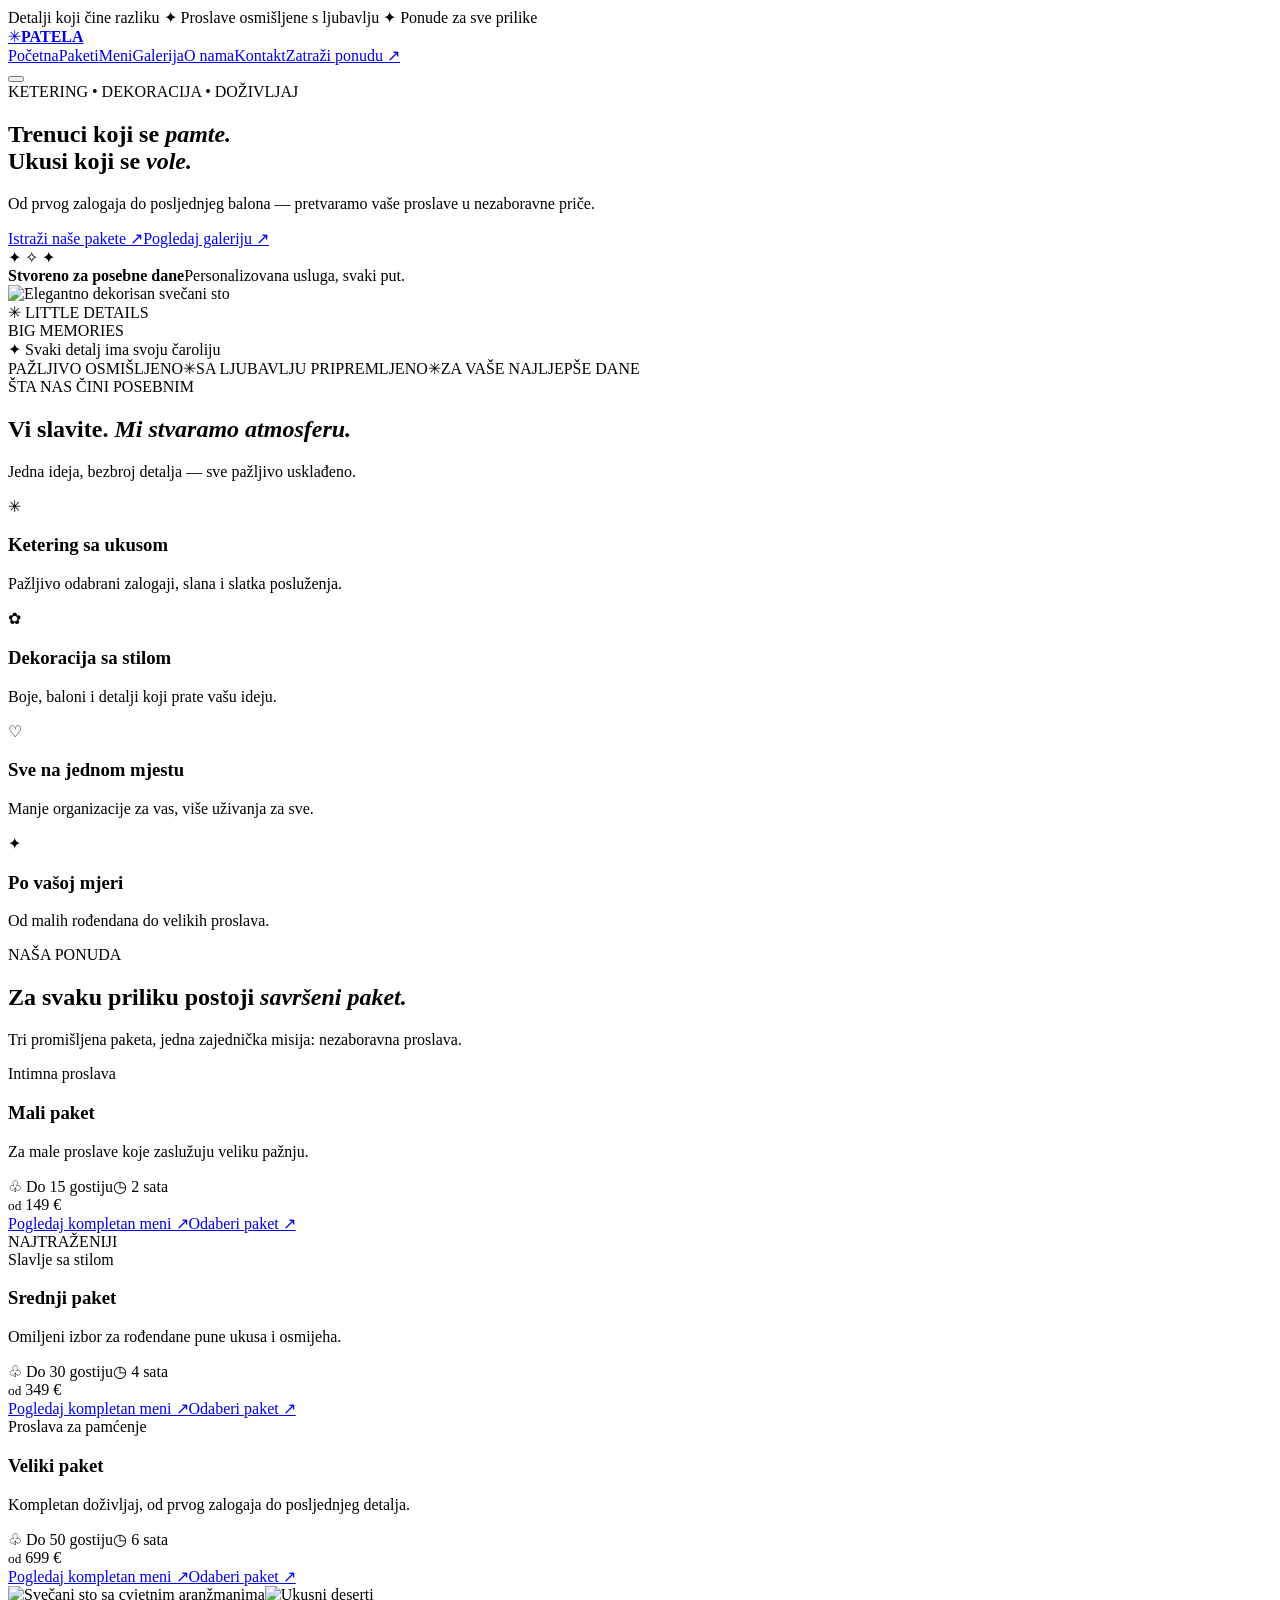
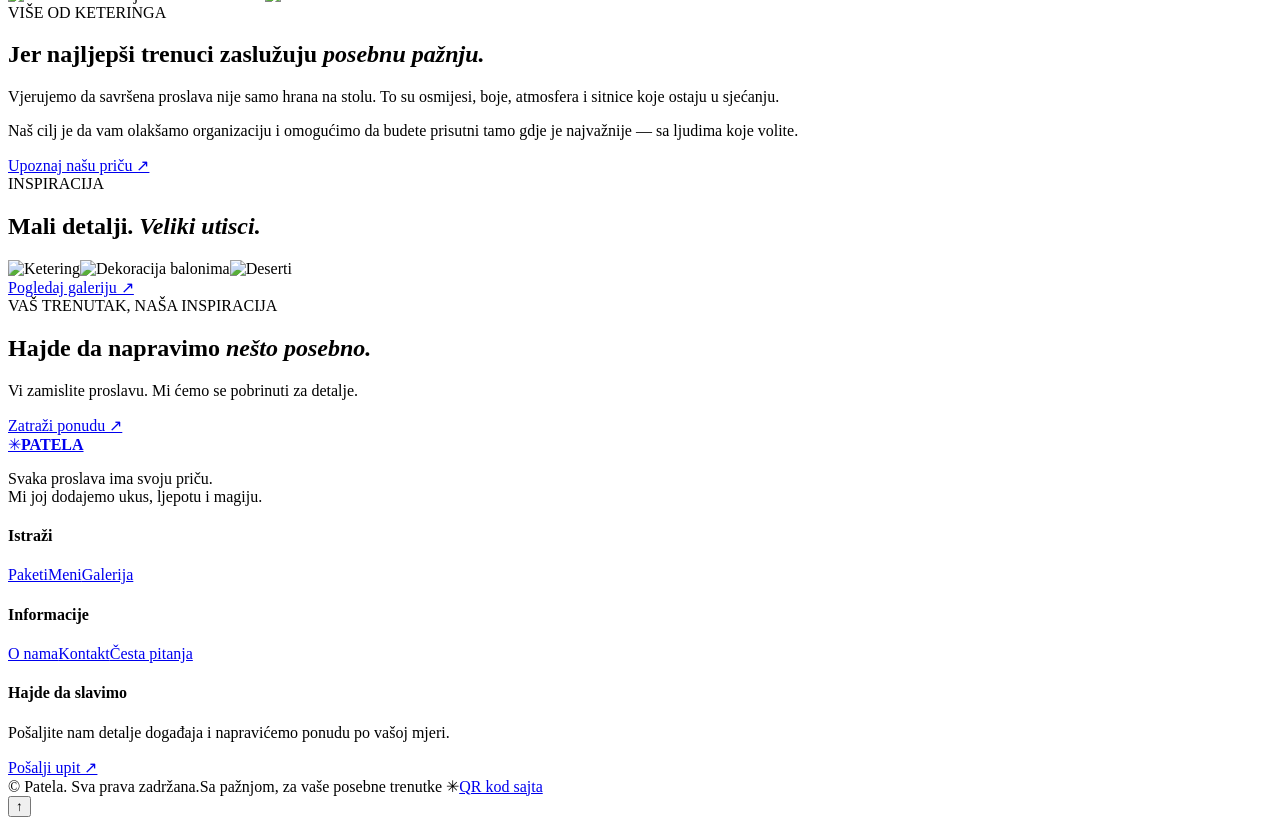
==== index.html @ 434ff11c "Add files via upload" ====
<!doctype html><html lang="sr"><head><meta charset="utf-8"><meta name="viewport" content="width=device-width, initial-scale=1"><meta name="theme-color" content="#183c32"><meta name="description" content="Premium ketering i dekoracija za rođendane i posebne događaje."><title>Početna | Patela</title><link rel="preconnect" href="https://fonts.googleapis.com"><link rel="preconnect" href="https://fonts.gstatic.com" crossorigin><link href="https://fonts.googleapis.com/css2?family=DM+Sans:wght@400;500;600;700&family=Playfair+Display:ital,wght@0,400;0,500;0,600;1,400;1,500&display=swap" rel="stylesheet"><link rel="stylesheet" href="css/style.css"><link rel="icon" href="assets/favicon.svg" type="image/svg+xml"></head><body><div class="announcement">Detalji koji čine razliku <span>✦</span> Proslave osmišljene s ljubavlju <span>✦</span> Ponude za sve prilike</div><header class="site-header"><div class="container header-inner"><a class="brand" href="index.html" aria-label="Patela početna"><span class="brand-mark">✳</span><span><strong>PATELA</strong></span></a><nav id="site-nav" class="nav" aria-label="Glavna navigacija"><a href="index.html" class="nav-link active">Početna</a><a href="paketi.html" class="nav-link ">Paketi</a><a href="meni.html" class="nav-link ">Meni</a><a href="galerija.html" class="nav-link ">Galerija</a><a href="o-nama.html" class="nav-link ">O nama</a><a href="kontakt.html" class="nav-link ">Kontakt</a><a class="nav-cta" href="rezervacija.html">Zatraži ponudu <span>↗</span></a></nav><button class="menu-toggle" aria-label="Otvori meni" aria-expanded="false" aria-controls="site-nav"><span></span><span></span><span></span></button></div></header><main><section class="hero"><div class="hero-content"><div class="hero-copy"><span class="eyebrow"><span class="dot"></span> KETERING • DEKORACIJA • DOŽIVLJAJ</span><h1>Trenuci koji se <em>pamte.</em><br>Ukusi koji se <em>vole.</em></h1><p>Od prvog zalogaja do posljednjeg balona — pretvaramo vaše proslave u nezaboravne priče.</p><div class="hero-actions"><a class="btn btn-dark" href="paketi.html">Istraži naše pakete ↗</a><a class="text-link" href="galerija.html">Pogledaj galeriju <span>↗</span></a></div><div class="hero-proof"><div class="avatars">✦ ✧ ✦</div><div><strong>Stvoreno za posebne dane</strong><span>Personalizovana usluga, svaki put.</span></div></div></div><div class="hero-photo"><img src="https://images.unsplash.com/photo-1511795409834-ef04bbd61622?auto=format&fit=crop&w=1400&q=85" alt="Elegantno dekorisan svečani sto"><div class="hero-stamp"><span>✳</span> LITTLE DETAILS<br>BIG MEMORIES</div><div class="photo-caption">✦ Svaki detalj ima svoju čaroliju</div></div></div><div class="hero-bottom"><span>PAŽLJIVO OSMIŠLJENO</span><span>✳</span><span>SA LJUBAVLJU PRIPREMLJENO</span><span>✳</span><span>ZA VAŠE NAJLJEPŠE DANE</span></div></section><section class="section intro"><div class="container"><div class="section-head"><span class="eyebrow">ŠTA NAS ČINI POSEBNIM</span><h2>Vi slavite. <em>Mi stvaramo atmosferu.</em></h2><p>Jedna ideja, bezbroj detalja — sve pažljivo usklađeno.</p></div><div class="features"><div class="feature"><span class="feature-icon">✳</span><h3>Ketering sa ukusom</h3><p>Pažljivo odabrani zalogaji, slana i slatka posluženja.</p></div><div class="feature"><span class="feature-icon">✿</span><h3>Dekoracija sa stilom</h3><p>Boje, baloni i detalji koji prate vašu ideju.</p></div><div class="feature"><span class="feature-icon">♡</span><h3>Sve na jednom mjestu</h3><p>Manje organizacije za vas, više uživanja za sve.</p></div><div class="feature"><span class="feature-icon">✦</span><h3>Po vašoj mjeri</h3><p>Od malih rođendana do velikih proslava.</p></div></div></div></section><section class="section section-tint"><div class="container"><div class="section-head"><span class="eyebrow">NAŠA PONUDA</span><h2>Za svaku priliku postoji <em>savršeni paket.</em></h2><p>Tri promišljena paketa, jedna zajednička misija: nezaboravna proslava.</p></div><div class="package-grid"><article class="package-card "><div class="package-image" style="background-image:url('https://images.unsplash.com/photo-1555244162-803834f70033?auto=format&fit=crop&w=850&q=85')"></div><div class="package-content"><span class="eyebrow">Intimna proslava</span><h3>Mali paket</h3><p>Za male proslave koje zaslužuju veliku pažnju.</p><div class="package-meta"><span>♧ Do 15 gostiju</span><span>◷ 2 sata</span></div><div class="price"><small>od</small> 149 €</div><a href="meni.html#mali" class="btn btn-outline">Pogledaj kompletan meni ↗</a><a href="rezervacija.html?paket=mali" class="btn btn-dark">Odaberi paket ↗</a></div></article><article class="package-card featured"><div class="package-image" style="background-image:url('https://images.unsplash.com/photo-1511795409834-ef04bbd61622?auto=format&fit=crop&w=850&q=85')"></div><span class="popular">NAJTRAŽENIJI</span><div class="package-content"><span class="eyebrow">Slavlje sa stilom</span><h3>Srednji paket</h3><p>Omiljeni izbor za rođendane pune ukusa i osmijeha.</p><div class="package-meta"><span>♧ Do 30 gostiju</span><span>◷ 4 sata</span></div><div class="price"><small>od</small> 349 €</div><a href="meni.html#srednji" class="btn btn-outline">Pogledaj kompletan meni ↗</a><a href="rezervacija.html?paket=srednji" class="btn btn-dark">Odaberi paket ↗</a></div></article><article class="package-card "><div class="package-image" style="background-image:url('https://images.unsplash.com/photo-1464366400600-7168b8af9bc3?auto=format&fit=crop&w=850&q=85')"></div><div class="package-content"><span class="eyebrow">Proslava za pamćenje</span><h3>Veliki paket</h3><p>Kompletan doživljaj, od prvog zalogaja do posljednjeg detalja.</p><div class="package-meta"><span>♧ Do 50 gostiju</span><span>◷ 6 sata</span></div><div class="price"><small>od</small> 699 €</div><a href="meni.html#veliki" class="btn btn-outline">Pogledaj kompletan meni ↗</a><a href="rezervacija.html?paket=veliki" class="btn btn-dark">Odaberi paket ↗</a></div></article></div></div></section><section class="section story-section"><div class="container story-grid"><div class="story-photos"><img class="story-main" loading="lazy" src="https://images.unsplash.com/photo-1464366400600-7168b8af9bc3?auto=format&fit=crop&w=1000&q=85" alt="Svečani sto sa cvjetnim aranžmanima"><img class="story-small" loading="lazy" src="https://images.unsplash.com/photo-1488477181946-6428a0291777?auto=format&fit=crop&w=600&q=85" alt="Ukusni deserti"></div><div class="story-text"><span class="eyebrow">VIŠE OD KETERINGA</span><h2>Jer najljepši trenuci zaslužuju <em>posebnu pažnju.</em></h2><p>Vjerujemo da savršena proslava nije samo hrana na stolu. To su osmijesi, boje, atmosfera i sitnice koje ostaju u sjećanju.</p><p>Naš cilj je da vam olakšamo organizaciju i omogućimo da budete prisutni tamo gdje je najvažnije — sa ljudima koje volite.</p><a class="text-link" href="o-nama.html">Upoznaj našu priču ↗</a></div></div></section><section class="section gallery-teaser"><div class="container"><div class="section-head"><span class="eyebrow">INSPIRACIJA</span><h2>Mali detalji. <em>Veliki utisci.</em></h2><p></p></div><div class="teaser-grid"><img loading="lazy" src="https://images.unsplash.com/photo-1555244162-803834f70033?auto=format&fit=crop&w=800&q=85" alt="Ketering"><img loading="lazy" src="https://images.unsplash.com/photo-1530103862676-de8c9debad1d?auto=format&fit=crop&w=800&q=85" alt="Dekoracija balonima"><img loading="lazy" src="https://images.unsplash.com/photo-1488477181946-6428a0291777?auto=format&fit=crop&w=800&q=85" alt="Deserti"></div><div class="center"><a href="galerija.html" class="btn btn-outline">Pogledaj galeriju ↗</a></div></div></section><section class="cta-banner"><div class="container cta-inner"><div><span class="eyebrow">VAŠ TRENUTAK, NAŠA INSPIRACIJA</span><h2>Hajde da napravimo <em>nešto posebno.</em></h2><p>Vi zamislite proslavu. Mi ćemo se pobrinuti za detalje.</p></div><a href="rezervacija.html" class="btn btn-cream">Zatraži ponudu ↗</a></div></section></main><footer class="footer"><div class="container"><div class="footer-top"><div><a class="brand brand-light" href="index.html"><span class="brand-mark">✳</span><span><strong>PATELA</strong></span></a><p>Svaka proslava ima svoju priču.<br>Mi joj dodajemo ukus, ljepotu i magiju.</p></div><div><h4>Istraži</h4><a href="paketi.html">Paketi</a><a href="meni.html">Meni</a><a href="galerija.html">Galerija</a></div><div><h4>Informacije</h4><a href="o-nama.html">O nama</a><a href="kontakt.html">Kontakt</a><a href="faq.html">Česta pitanja</a></div><div><h4>Hajde da slavimo</h4><p>Pošaljite nam detalje događaja i napravićemo ponudu po vašoj mjeri.</p><a class="footer-button" href="rezervacija.html">Pošalji upit ↗</a></div></div><div class="footer-bottom"><span>© <span id="year"></span> Patela. Sva prava zadržana.</span><span>Sa pažnjom, za vaše posebne trenutke ✳</span><a href="qr.html">QR kod sajta</a></div></div></footer><button class="back-top" aria-label="Nazad na vrh">↑</button><div id="toast" role="status" aria-live="polite"></div><script src="js/config.js"></script><script src="js/data.js"></script><script src="js/app.js"></script></body></html>
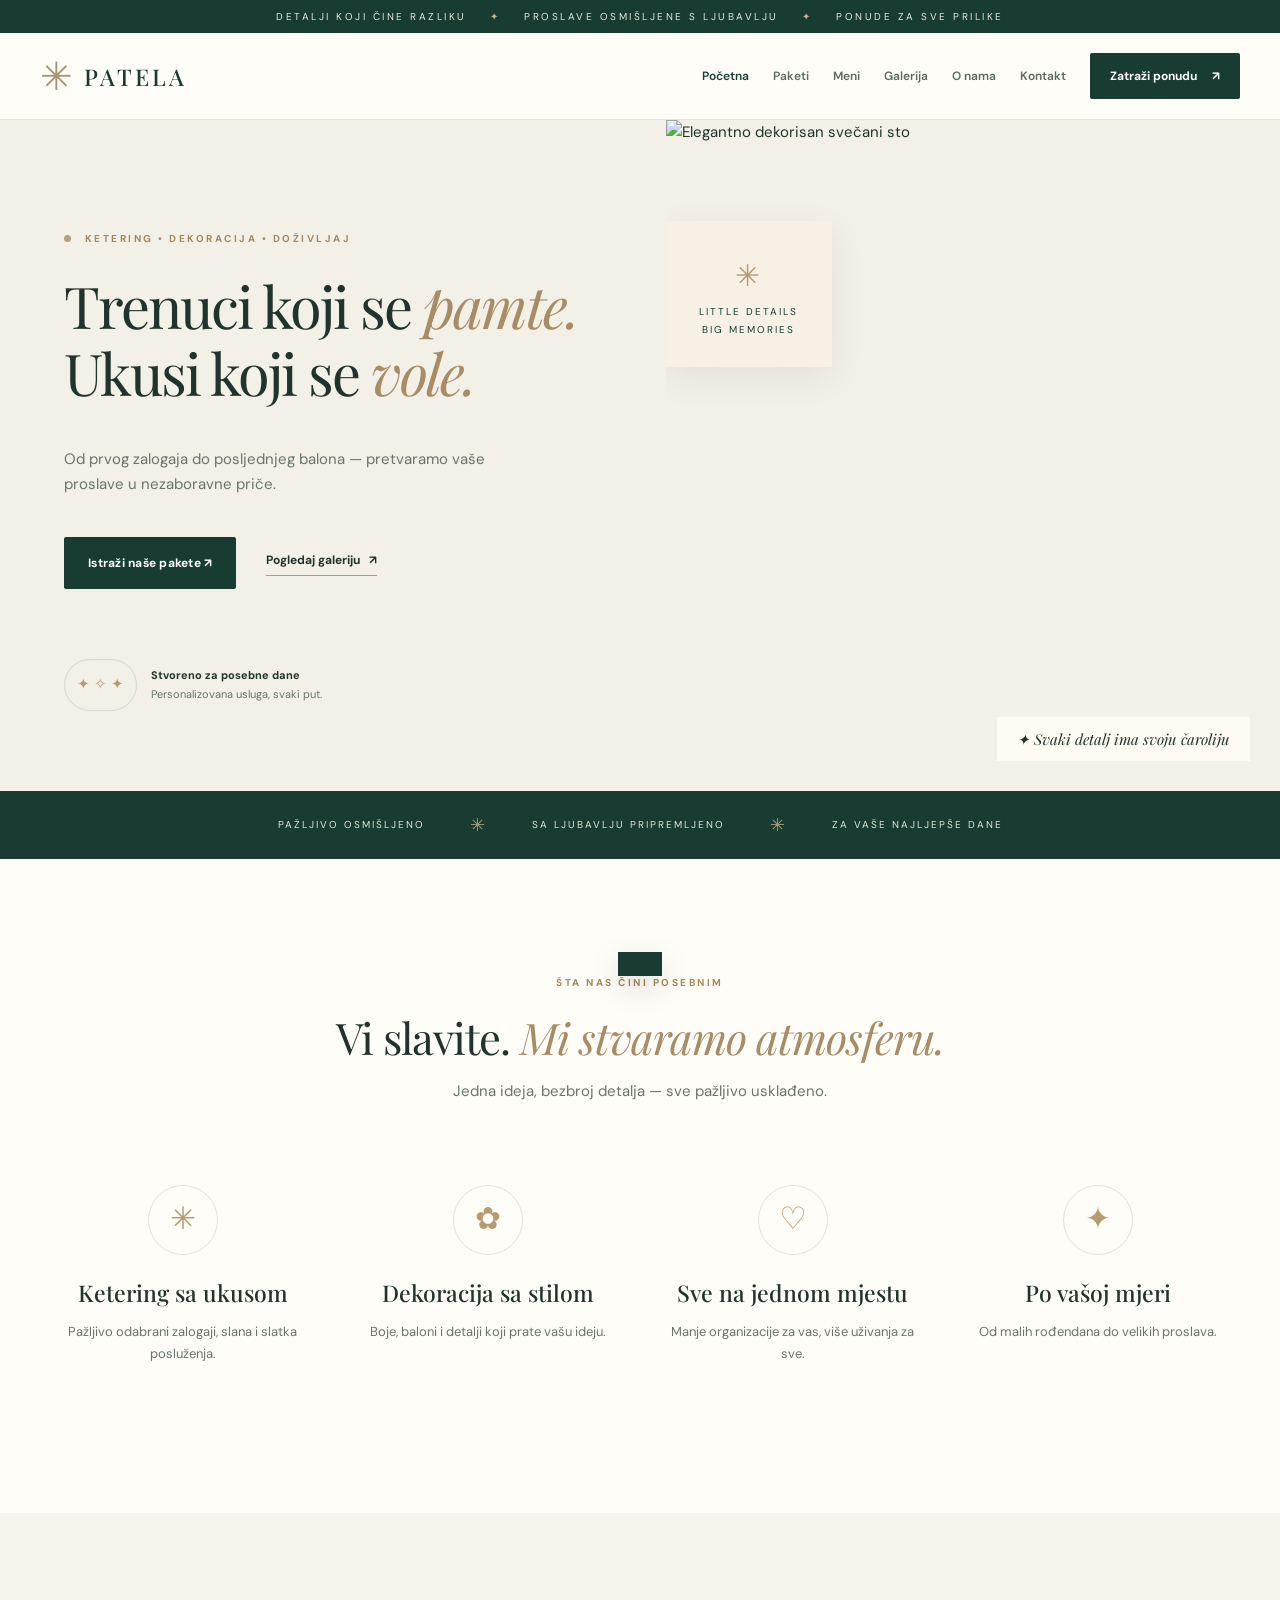
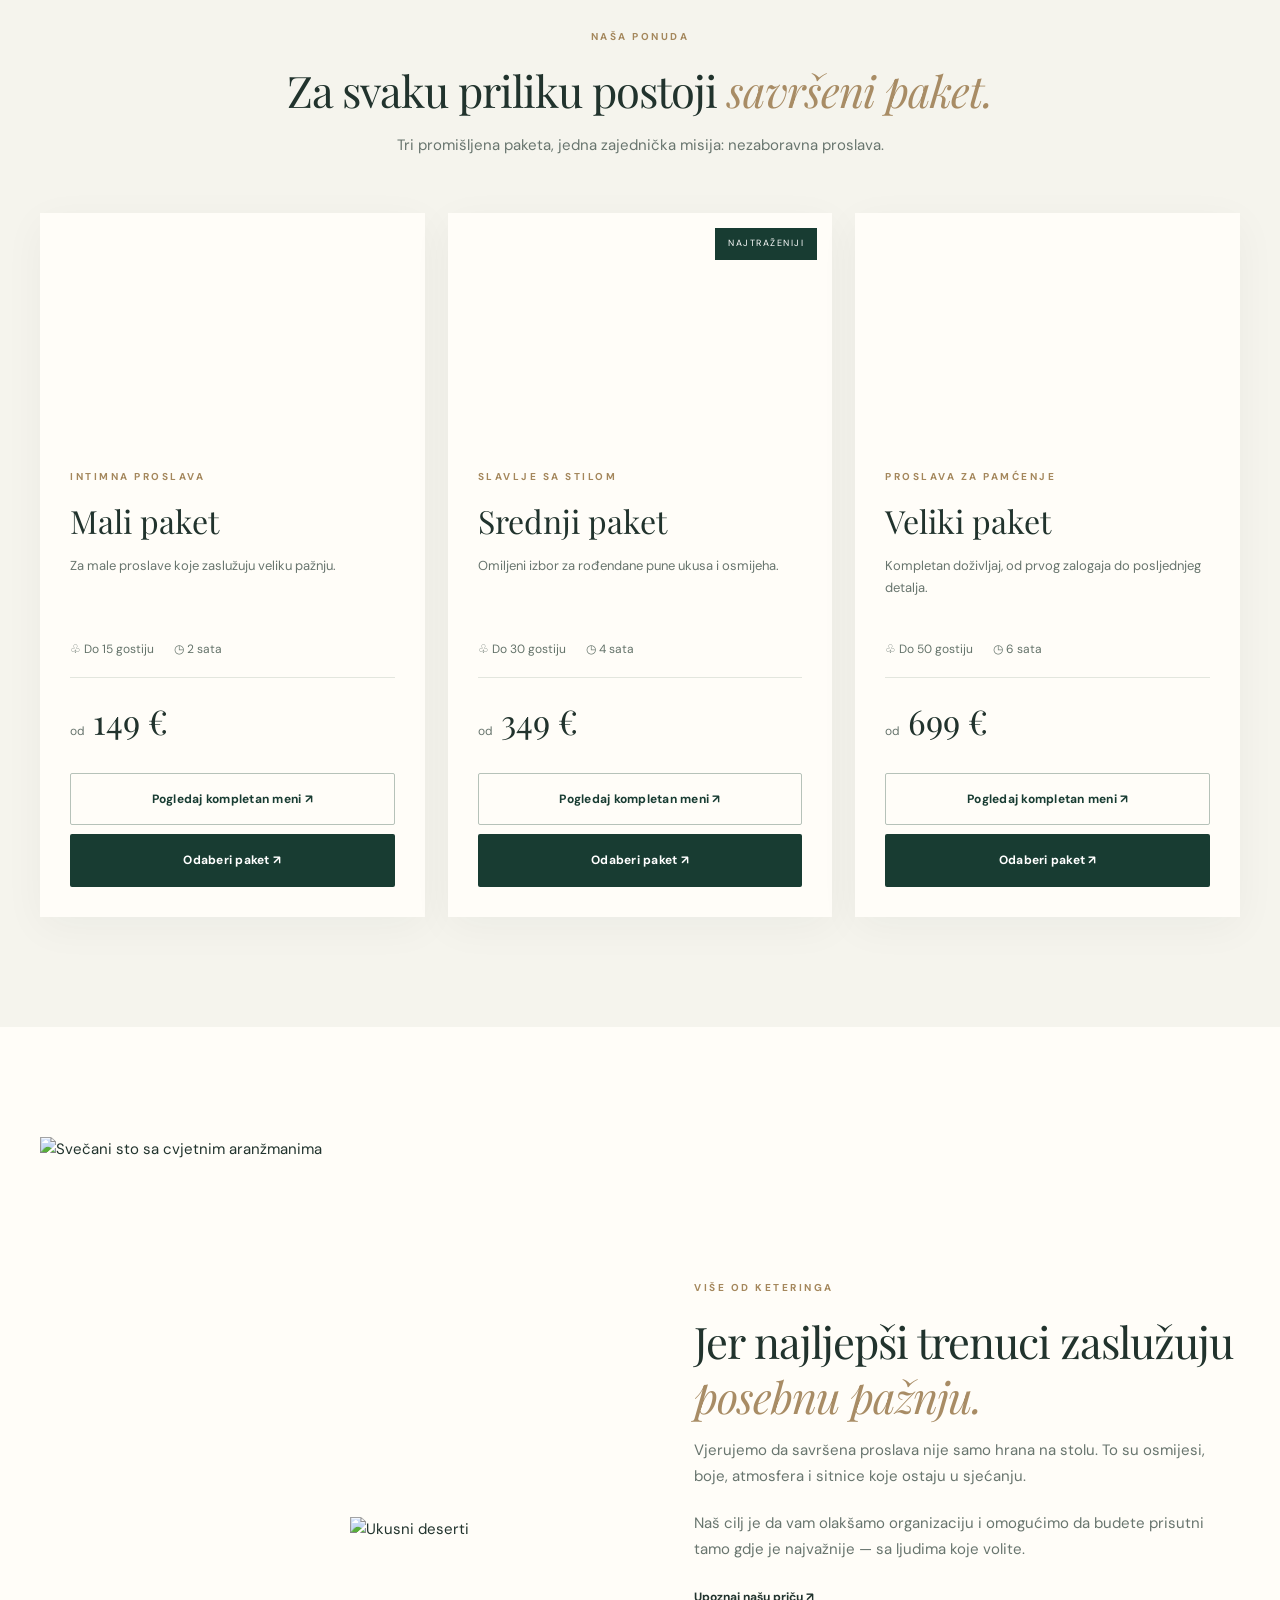
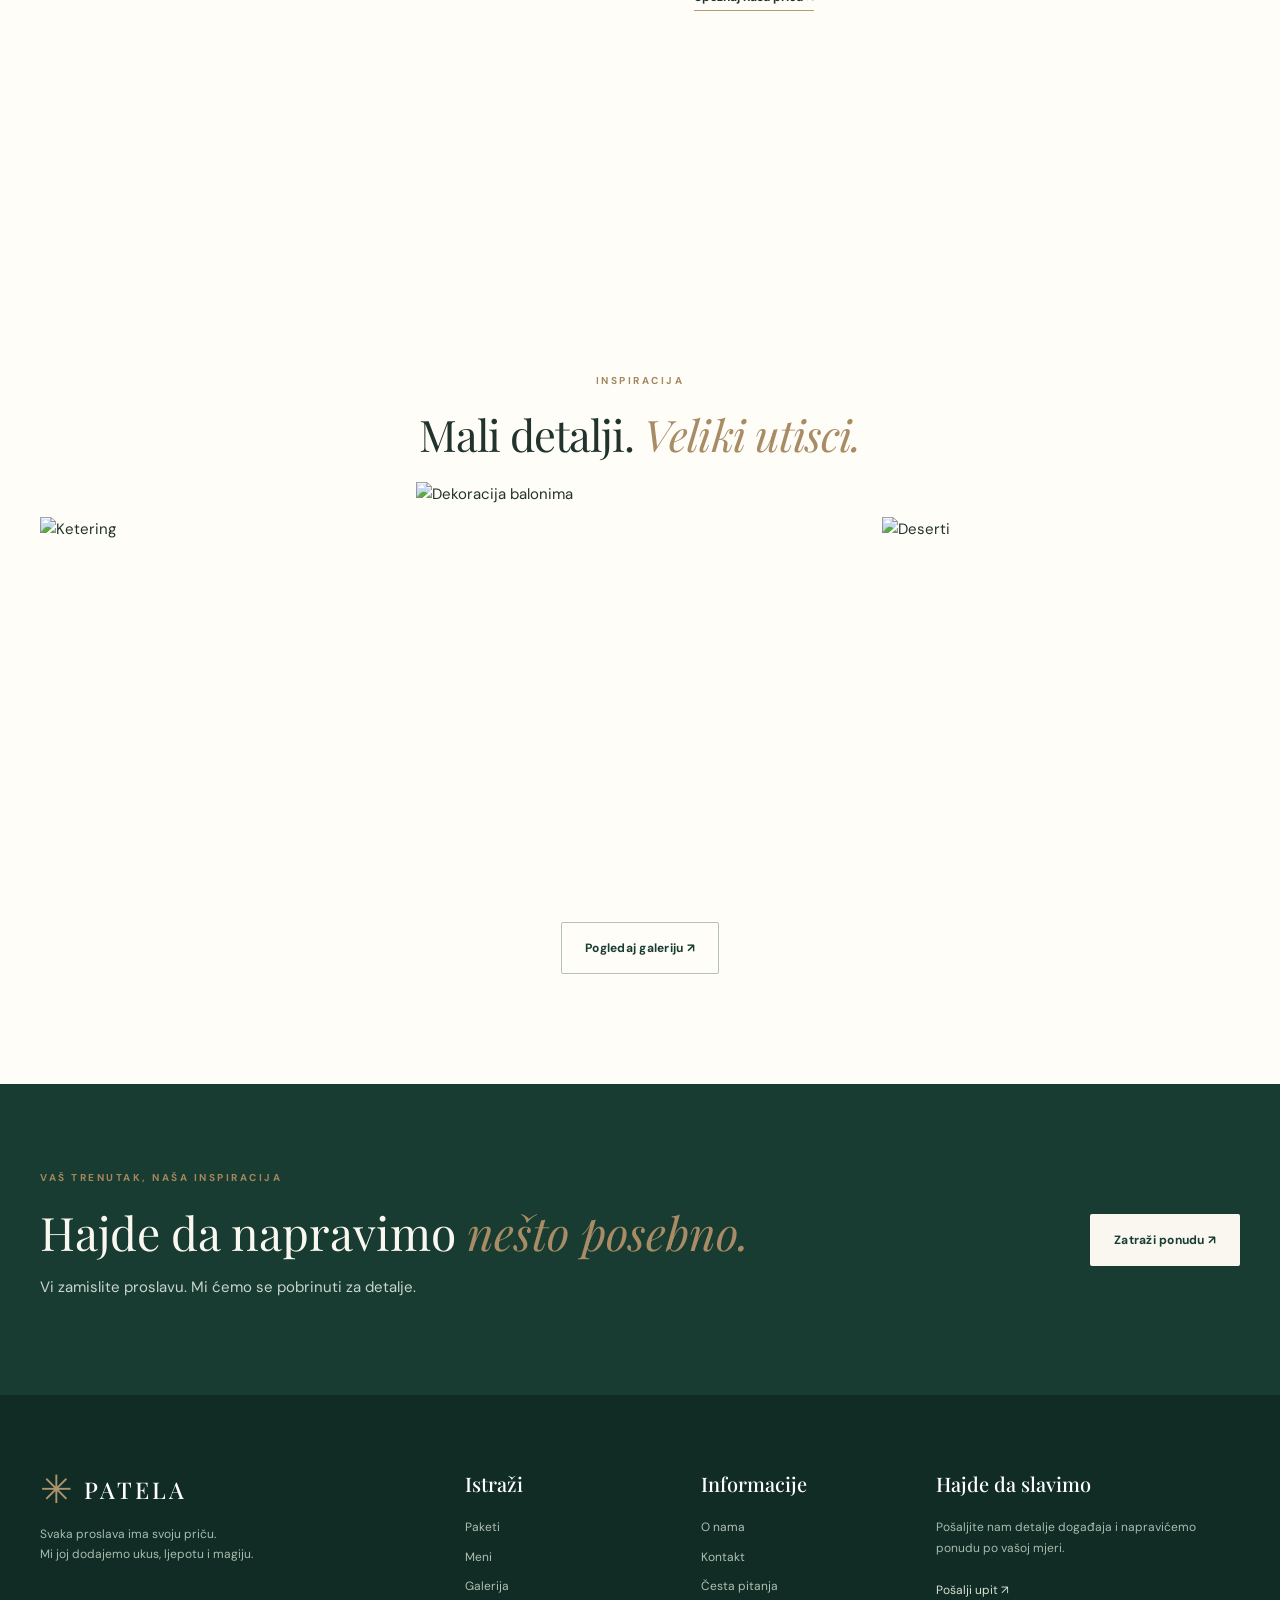
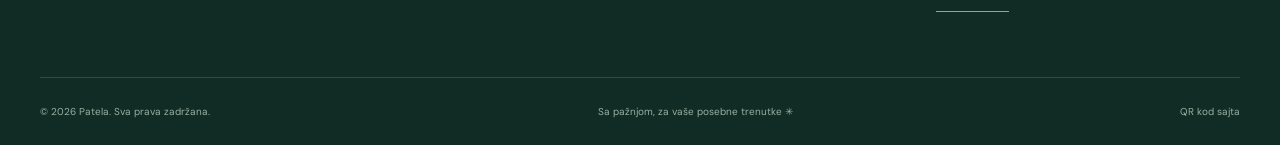
==== commit e04fec2e: "Add files via upload" ====
--- a/index.html
+++ b/index.html
@@ -1 +1 @@
-<!doctype html><html lang="sr"><head><meta charset="utf-8"><meta name="viewport" content="width=device-width, initial-scale=1"><meta name="theme-color" content="#183c32"><meta name="description" content="Premium ketering i dekoracija za rođendane i posebne događaje."><title>Početna | Patela</title><link rel="preconnect" href="https://fonts.googleapis.com"><link rel="preconnect" href="https://fonts.gstatic.com" crossorigin><link href="https://fonts.googleapis.com/css2?family=DM+Sans:wght@400;500;600;700&family=Playfair+Display:ital,wght@0,400;0,500;0,600;1,400;1,500&display=swap" rel="stylesheet"><link rel="stylesheet" href="css/style.css"><link rel="icon" href="assets/favicon.svg" type="image/svg+xml"></head><body><div class="announcement">Detalji koji čine razliku <span>✦</span> Proslave osmišljene s ljubavlju <span>✦</span> Ponude za sve prilike</div><header class="site-header"><div class="container header-inner"><a class="brand" href="index.html" aria-label="Patela početna"><span class="brand-mark">✳</span><span><strong>PATELA</strong></span></a><nav id="site-nav" class="nav" aria-label="Glavna navigacija"><a href="index.html" class="nav-link active">Početna</a><a href="paketi.html" class="nav-link ">Paketi</a><a href="meni.html" class="nav-link ">Meni</a><a href="galerija.html" class="nav-link ">Galerija</a><a href="o-nama.html" class="nav-link ">O nama</a><a href="kontakt.html" class="nav-link ">Kontakt</a><a class="nav-cta" href="rezervacija.html">Zatraži ponudu <span>↗</span></a></nav><button class="menu-toggle" aria-label="Otvori meni" aria-expanded="false" aria-controls="site-nav"><span></span><span></span><span></span></button></div></header><main><section class="hero"><div class="hero-content"><div class="hero-copy"><span class="eyebrow"><span class="dot"></span> KETERING • DEKORACIJA • DOŽIVLJAJ</span><h1>Trenuci koji se <em>pamte.</em><br>Ukusi koji se <em>vole.</em></h1><p>Od prvog zalogaja do posljednjeg balona — pretvaramo vaše proslave u nezaboravne priče.</p><div class="hero-actions"><a class="btn btn-dark" href="paketi.html">Istraži naše pakete ↗</a><a class="text-link" href="galerija.html">Pogledaj galeriju <span>↗</span></a></div><div class="hero-proof"><div class="avatars">✦ ✧ ✦</div><div><strong>Stvoreno za posebne dane</strong><span>Personalizovana usluga, svaki put.</span></div></div></div><div class="hero-photo"><img src="https://images.unsplash.com/photo-1511795409834-ef04bbd61622?auto=format&fit=crop&w=1400&q=85" alt="Elegantno dekorisan svečani sto"><div class="hero-stamp"><span>✳</span> LITTLE DETAILS<br>BIG MEMORIES</div><div class="photo-caption">✦ Svaki detalj ima svoju čaroliju</div></div></div><div class="hero-bottom"><span>PAŽLJIVO OSMIŠLJENO</span><span>✳</span><span>SA LJUBAVLJU PRIPREMLJENO</span><span>✳</span><span>ZA VAŠE NAJLJEPŠE DANE</span></div></section><section class="section intro"><div class="container"><div class="section-head"><span class="eyebrow">ŠTA NAS ČINI POSEBNIM</span><h2>Vi slavite. <em>Mi stvaramo atmosferu.</em></h2><p>Jedna ideja, bezbroj detalja — sve pažljivo usklađeno.</p></div><div class="features"><div class="feature"><span class="feature-icon">✳</span><h3>Ketering sa ukusom</h3><p>Pažljivo odabrani zalogaji, slana i slatka posluženja.</p></div><div class="feature"><span class="feature-icon">✿</span><h3>Dekoracija sa stilom</h3><p>Boje, baloni i detalji koji prate vašu ideju.</p></div><div class="feature"><span class="feature-icon">♡</span><h3>Sve na jednom mjestu</h3><p>Manje organizacije za vas, više uživanja za sve.</p></div><div class="feature"><span class="feature-icon">✦</span><h3>Po vašoj mjeri</h3><p>Od malih rođendana do velikih proslava.</p></div></div></div></section><section class="section section-tint"><div class="container"><div class="section-head"><span class="eyebrow">NAŠA PONUDA</span><h2>Za svaku priliku postoji <em>savršeni paket.</em></h2><p>Tri promišljena paketa, jedna zajednička misija: nezaboravna proslava.</p></div><div class="package-grid"><article class="package-card "><div class="package-image" style="background-image:url('https://images.unsplash.com/photo-1555244162-803834f70033?auto=format&fit=crop&w=850&q=85')"></div><div class="package-content"><span class="eyebrow">Intimna proslava</span><h3>Mali paket</h3><p>Za male proslave koje zaslužuju veliku pažnju.</p><div class="package-meta"><span>♧ Do 15 gostiju</span><span>◷ 2 sata</span></div><div class="price"><small>od</small> 149 €</div><a href="meni.html#mali" class="btn btn-outline">Pogledaj kompletan meni ↗</a><a href="rezervacija.html?paket=mali" class="btn btn-dark">Odaberi paket ↗</a></div></article><article class="package-card featured"><div class="package-image" style="background-image:url('https://images.unsplash.com/photo-1511795409834-ef04bbd61622?auto=format&fit=crop&w=850&q=85')"></div><span class="popular">NAJTRAŽENIJI</span><div class="package-content"><span class="eyebrow">Slavlje sa stilom</span><h3>Srednji paket</h3><p>Omiljeni izbor za rođendane pune ukusa i osmijeha.</p><div class="package-meta"><span>♧ Do 30 gostiju</span><span>◷ 4 sata</span></div><div class="price"><small>od</small> 349 €</div><a href="meni.html#srednji" class="btn btn-outline">Pogledaj kompletan meni ↗</a><a href="rezervacija.html?paket=srednji" class="btn btn-dark">Odaberi paket ↗</a></div></article><article class="package-card "><div class="package-image" style="background-image:url('https://images.unsplash.com/photo-1464366400600-7168b8af9bc3?auto=format&fit=crop&w=850&q=85')"></div><div class="package-content"><span class="eyebrow">Proslava za pamćenje</span><h3>Veliki paket</h3><p>Kompletan doživljaj, od prvog zalogaja do posljednjeg detalja.</p><div class="package-meta"><span>♧ Do 50 gostiju</span><span>◷ 6 sata</span></div><div class="price"><small>od</small> 699 €</div><a href="meni.html#veliki" class="btn btn-outline">Pogledaj kompletan meni ↗</a><a href="rezervacija.html?paket=veliki" class="btn btn-dark">Odaberi paket ↗</a></div></article></div></div></section><section class="section story-section"><div class="container story-grid"><div class="story-photos"><img class="story-main" loading="lazy" src="https://images.unsplash.com/photo-1464366400600-7168b8af9bc3?auto=format&fit=crop&w=1000&q=85" alt="Svečani sto sa cvjetnim aranžmanima"><img class="story-small" loading="lazy" src="https://images.unsplash.com/photo-1488477181946-6428a0291777?auto=format&fit=crop&w=600&q=85" alt="Ukusni deserti"></div><div class="story-text"><span class="eyebrow">VIŠE OD KETERINGA</span><h2>Jer najljepši trenuci zaslužuju <em>posebnu pažnju.</em></h2><p>Vjerujemo da savršena proslava nije samo hrana na stolu. To su osmijesi, boje, atmosfera i sitnice koje ostaju u sjećanju.</p><p>Naš cilj je da vam olakšamo organizaciju i omogućimo da budete prisutni tamo gdje je najvažnije — sa ljudima koje volite.</p><a class="text-link" href="o-nama.html">Upoznaj našu priču ↗</a></div></div></section><section class="section gallery-teaser"><div class="container"><div class="section-head"><span class="eyebrow">INSPIRACIJA</span><h2>Mali detalji. <em>Veliki utisci.</em></h2><p></p></div><div class="teaser-grid"><img loading="lazy" src="https://images.unsplash.com/photo-1555244162-803834f70033?auto=format&fit=crop&w=800&q=85" alt="Ketering"><img loading="lazy" src="https://images.unsplash.com/photo-1530103862676-de8c9debad1d?auto=format&fit=crop&w=800&q=85" alt="Dekoracija balonima"><img loading="lazy" src="https://images.unsplash.com/photo-1488477181946-6428a0291777?auto=format&fit=crop&w=800&q=85" alt="Deserti"></div><div class="center"><a href="galerija.html" class="btn btn-outline">Pogledaj galeriju ↗</a></div></div></section><section class="cta-banner"><div class="container cta-inner"><div><span class="eyebrow">VAŠ TRENUTAK, NAŠA INSPIRACIJA</span><h2>Hajde da napravimo <em>nešto posebno.</em></h2><p>Vi zamislite proslavu. Mi ćemo se pobrinuti za detalje.</p></div><a href="rezervacija.html" class="btn btn-cream">Zatraži ponudu ↗</a></div></section></main><footer class="footer"><div class="container"><div class="footer-top"><div><a class="brand brand-light" href="index.html"><span class="brand-mark">✳</span><span><strong>PATELA</strong></span></a><p>Svaka proslava ima svoju priču.<br>Mi joj dodajemo ukus, ljepotu i magiju.</p></div><div><h4>Istraži</h4><a href="paketi.html">Paketi</a><a href="meni.html">Meni</a><a href="galerija.html">Galerija</a></div><div><h4>Informacije</h4><a href="o-nama.html">O nama</a><a href="kontakt.html">Kontakt</a><a href="faq.html">Česta pitanja</a></div><div><h4>Hajde da slavimo</h4><p>Pošaljite nam detalje događaja i napravićemo ponudu po vašoj mjeri.</p><a class="footer-button" href="rezervacija.html">Pošalji upit ↗</a></div></div><div class="footer-bottom"><span>© <span id="year"></span> Patela. Sva prava zadržana.</span><span>Sa pažnjom, za vaše posebne trenutke ✳</span><a href="qr.html">QR kod sajta</a></div></div></footer><button class="back-top" aria-label="Nazad na vrh">↑</button><div id="toast" role="status" aria-live="polite"></div><script src="js/config.js"></script><script src="js/data.js"></script><script src="js/app.js"></script></body></html>+<!doctype html><html lang="sr"><head><meta charset="utf-8"><meta name="viewport" content="width=device-width, initial-scale=1"><meta name="theme-color" content="#183c32"><meta name="description" content="Premium ketering i dekoracija za rođendane i posebne događaje."><title>Početna | Patela</title><link rel="preconnect" href="https://fonts.googleapis.com"><link rel="preconnect" href="https://fonts.gstatic.com" crossorigin><link href="https://fonts.googleapis.com/css2?family=DM+Sans:wght@400;500;600;700&family=Playfair+Display:ital,wght@0,400;0,500;0,600;1,400;1,500&display=swap" rel="stylesheet"><link rel="stylesheet" href="style.css"><link rel="icon" href="favicon.svg" type="image/svg+xml"></head><body><div class="announcement">Detalji koji čine razliku <span>✦</span> Proslave osmišljene s ljubavlju <span>✦</span> Ponude za sve prilike</div><header class="site-header"><div class="container header-inner"><a class="brand" href="index.html" aria-label="Patela početna"><span class="brand-mark">✳</span><span><strong>PATELA</strong></span></a><nav id="site-nav" class="nav" aria-label="Glavna navigacija"><a href="index.html" class="nav-link active">Početna</a><a href="paketi.html" class="nav-link ">Paketi</a><a href="meni.html" class="nav-link ">Meni</a><a href="galerija.html" class="nav-link ">Galerija</a><a href="o-nama.html" class="nav-link ">O nama</a><a href="kontakt.html" class="nav-link ">Kontakt</a><a class="nav-cta" href="rezervacija.html">Zatraži ponudu <span>↗</span></a></nav><button class="menu-toggle" aria-label="Otvori meni" aria-expanded="false" aria-controls="site-nav"><span></span><span></span><span></span></button></div></header><main><section class="hero"><div class="hero-content"><div class="hero-copy"><span class="eyebrow"><span class="dot"></span> KETERING • DEKORACIJA • DOŽIVLJAJ</span><h1>Trenuci koji se <em>pamte.</em><br>Ukusi koji se <em>vole.</em></h1><p>Od prvog zalogaja do posljednjeg balona — pretvaramo vaše proslave u nezaboravne priče.</p><div class="hero-actions"><a class="btn btn-dark" href="paketi.html">Istraži naše pakete ↗</a><a class="text-link" href="galerija.html">Pogledaj galeriju <span>↗</span></a></div><div class="hero-proof"><div class="avatars">✦ ✧ ✦</div><div><strong>Stvoreno za posebne dane</strong><span>Personalizovana usluga, svaki put.</span></div></div></div><div class="hero-photo"><img src="https://images.unsplash.com/photo-1511795409834-ef04bbd61622?auto=format&fit=crop&w=1400&q=85" alt="Elegantno dekorisan svečani sto"><div class="hero-stamp"><span>✳</span> LITTLE DETAILS<br>BIG MEMORIES</div><div class="photo-caption">✦ Svaki detalj ima svoju čaroliju</div></div></div><div class="hero-bottom"><span>PAŽLJIVO OSMIŠLJENO</span><span>✳</span><span>SA LJUBAVLJU PRIPREMLJENO</span><span>✳</span><span>ZA VAŠE NAJLJEPŠE DANE</span></div></section><section class="section intro"><div class="container"><div class="section-head"><span class="eyebrow">ŠTA NAS ČINI POSEBNIM</span><h2>Vi slavite. <em>Mi stvaramo atmosferu.</em></h2><p>Jedna ideja, bezbroj detalja — sve pažljivo usklađeno.</p></div><div class="features"><div class="feature"><span class="feature-icon">✳</span><h3>Ketering sa ukusom</h3><p>Pažljivo odabrani zalogaji, slana i slatka posluženja.</p></div><div class="feature"><span class="feature-icon">✿</span><h3>Dekoracija sa stilom</h3><p>Boje, baloni i detalji koji prate vašu ideju.</p></div><div class="feature"><span class="feature-icon">♡</span><h3>Sve na jednom mjestu</h3><p>Manje organizacije za vas, više uživanja za sve.</p></div><div class="feature"><span class="feature-icon">✦</span><h3>Po vašoj mjeri</h3><p>Od malih rođendana do velikih proslava.</p></div></div></div></section><section class="section section-tint"><div class="container"><div class="section-head"><span class="eyebrow">NAŠA PONUDA</span><h2>Za svaku priliku postoji <em>savršeni paket.</em></h2><p>Tri promišljena paketa, jedna zajednička misija: nezaboravna proslava.</p></div><div class="package-grid"><article class="package-card "><div class="package-image" style="background-image:url('https://images.unsplash.com/photo-1555244162-803834f70033?auto=format&fit=crop&w=850&q=85')"></div><div class="package-content"><span class="eyebrow">Intimna proslava</span><h3>Mali paket</h3><p>Za male proslave koje zaslužuju veliku pažnju.</p><div class="package-meta"><span>♧ Do 15 gostiju</span><span>◷ 2 sata</span></div><div class="price"><small>od</small> 149 €</div><a href="meni.html#mali" class="btn btn-outline">Pogledaj kompletan meni ↗</a><a href="rezervacija.html?paket=mali" class="btn btn-dark">Odaberi paket ↗</a></div></article><article class="package-card featured"><div class="package-image" style="background-image:url('https://images.unsplash.com/photo-1511795409834-ef04bbd61622?auto=format&fit=crop&w=850&q=85')"></div><span class="popular">NAJTRAŽENIJI</span><div class="package-content"><span class="eyebrow">Slavlje sa stilom</span><h3>Srednji paket</h3><p>Omiljeni izbor za rođendane pune ukusa i osmijeha.</p><div class="package-meta"><span>♧ Do 30 gostiju</span><span>◷ 4 sata</span></div><div class="price"><small>od</small> 349 €</div><a href="meni.html#srednji" class="btn btn-outline">Pogledaj kompletan meni ↗</a><a href="rezervacija.html?paket=srednji" class="btn btn-dark">Odaberi paket ↗</a></div></article><article class="package-card "><div class="package-image" style="background-image:url('https://images.unsplash.com/photo-1464366400600-7168b8af9bc3?auto=format&fit=crop&w=850&q=85')"></div><div class="package-content"><span class="eyebrow">Proslava za pamćenje</span><h3>Veliki paket</h3><p>Kompletan doživljaj, od prvog zalogaja do posljednjeg detalja.</p><div class="package-meta"><span>♧ Do 50 gostiju</span><span>◷ 6 sata</span></div><div class="price"><small>od</small> 699 €</div><a href="meni.html#veliki" class="btn btn-outline">Pogledaj kompletan meni ↗</a><a href="rezervacija.html?paket=veliki" class="btn btn-dark">Odaberi paket ↗</a></div></article></div></div></section><section class="section story-section"><div class="container story-grid"><div class="story-photos"><img class="story-main" loading="lazy" src="https://images.unsplash.com/photo-1464366400600-7168b8af9bc3?auto=format&fit=crop&w=1000&q=85" alt="Svečani sto sa cvjetnim aranžmanima"><img class="story-small" loading="lazy" src="https://images.unsplash.com/photo-1488477181946-6428a0291777?auto=format&fit=crop&w=600&q=85" alt="Ukusni deserti"></div><div class="story-text"><span class="eyebrow">VIŠE OD KETERINGA</span><h2>Jer najljepši trenuci zaslužuju <em>posebnu pažnju.</em></h2><p>Vjerujemo da savršena proslava nije samo hrana na stolu. To su osmijesi, boje, atmosfera i sitnice koje ostaju u sjećanju.</p><p>Naš cilj je da vam olakšamo organizaciju i omogućimo da budete prisutni tamo gdje je najvažnije — sa ljudima koje volite.</p><a class="text-link" href="o-nama.html">Upoznaj našu priču ↗</a></div></div></section><section class="section gallery-teaser"><div class="container"><div class="section-head"><span class="eyebrow">INSPIRACIJA</span><h2>Mali detalji. <em>Veliki utisci.</em></h2><p></p></div><div class="teaser-grid"><img loading="lazy" src="https://images.unsplash.com/photo-1555244162-803834f70033?auto=format&fit=crop&w=800&q=85" alt="Ketering"><img loading="lazy" src="https://images.unsplash.com/photo-1530103862676-de8c9debad1d?auto=format&fit=crop&w=800&q=85" alt="Dekoracija balonima"><img loading="lazy" src="https://images.unsplash.com/photo-1488477181946-6428a0291777?auto=format&fit=crop&w=800&q=85" alt="Deserti"></div><div class="center"><a href="galerija.html" class="btn btn-outline">Pogledaj galeriju ↗</a></div></div></section><section class="cta-banner"><div class="container cta-inner"><div><span class="eyebrow">VAŠ TRENUTAK, NAŠA INSPIRACIJA</span><h2>Hajde da napravimo <em>nešto posebno.</em></h2><p>Vi zamislite proslavu. Mi ćemo se pobrinuti za detalje.</p></div><a href="rezervacija.html" class="btn btn-cream">Zatraži ponudu ↗</a></div></section></main><footer class="footer"><div class="container"><div class="footer-top"><div><a class="brand brand-light" href="index.html"><span class="brand-mark">✳</span><span><strong>PATELA</strong></span></a><p>Svaka proslava ima svoju priču.<br>Mi joj dodajemo ukus, ljepotu i magiju.</p></div><div><h4>Istraži</h4><a href="paketi.html">Paketi</a><a href="meni.html">Meni</a><a href="galerija.html">Galerija</a></div><div><h4>Informacije</h4><a href="o-nama.html">O nama</a><a href="kontakt.html">Kontakt</a><a href="faq.html">Česta pitanja</a></div><div><h4>Hajde da slavimo</h4><p>Pošaljite nam detalje događaja i napravićemo ponudu po vašoj mjeri.</p><a class="footer-button" href="rezervacija.html">Pošalji upit ↗</a></div></div><div class="footer-bottom"><span>© <span id="year"></span> Patela. Sva prava zadržana.</span><span>Sa pažnjom, za vaše posebne trenutke ✳</span><a href="qr.html">QR kod sajta</a></div></div></footer><button class="back-top" aria-label="Nazad na vrh">↑</button><div id="toast" role="status" aria-live="polite"></div><script src="config.js"></script><script src="data.js"></script><script src="app.js"></script></body></html>
--- a/style.css
+++ b/style.css
@@ -0,0 +1 @@
+ :root{--green:#183c32;--green2:#254d40;--cream:#faf7f0;--paper:#fffdf8;--sage:#e8eee5;--gold:#b69b72;--ink:#21332d;--muted:#68756e;--border:#e3e6de;--serif:'Playfair Display',Georgia,serif;--sans:'DM Sans',Arial,sans-serif}*{box-sizing:border-box}html{scroll-behavior:smooth;scroll-padding-top:110px}body{margin:0;background:var(--paper);color:var(--ink);font:15px/1.7 var(--sans)}img{display:block;max-width:100%}a{color:inherit;text-decoration:none}button,input,textarea,select{font:inherit}button{cursor:pointer}::selection{background:#c9d7c8;color:var(--green)}.container{width:min(1200px,calc(100% - 64px));margin:auto}.announcement{background:var(--green);color:#e8eadc;text-align:center;font-size:10px;letter-spacing:2.5px;padding:8px 12px;text-transform:uppercase}.announcement span{color:#d1b58d;margin:0 18px}.site-header{position:sticky;top:0;z-index:50;background:rgba(255,253,248,.96);border-bottom:1px solid var(--border);backdrop-filter:blur(18px)}.header-inner{height:86px;display:flex;align-items:center;justify-content:space-between;gap:25px}.brand{display:inline-flex;align-items:center;gap:11px;color:var(--green);flex-shrink:0;line-height:1}.brand-mark{font-size:39px;line-height:1;color:#ad9471}.brand strong{display:block;font-family:var(--serif);font-size:23px;letter-spacing:3px;font-weight:500}.brand small{display:block;letter-spacing:5.8px;font-size:8px;margin-top:7px;font-weight:700}.nav{display:flex;align-items:center;gap:24px}.nav-link{font-size:12px;font-weight:600;color:#596b60;transition:.25s}.nav-link:hover,.nav-link.active{color:var(--green)}.nav-cta{background:var(--green);color:#fff;padding:13px 20px;border-radius:2px;font-size:12px;font-weight:700}.nav-cta span{margin-left:12px}.menu-toggle{display:none;border:0;background:none;padding:10px}.menu-toggle span{display:block;width:24px;height:2px;background:var(--green);margin:5px}.hero{background:#f2f0e7}.hero-content{display:grid;grid-template-columns:52% 48%;min-height:670px;max-width:1600px;margin:auto}.hero-copy{padding:110px 5vw 80px max(5vw,calc((100vw - 1200px)/2));display:flex;flex-direction:column;align-items:flex-start;justify-content:center}.eyebrow{display:inline-block;color:#a4875c;font-size:10px;letter-spacing:2.5px;font-weight:700;text-transform:uppercase}.dot{display:inline-block;width:7px;height:7px;border-radius:50%;background:#b5a07e;margin-right:9px}.hero h1{font:400 clamp(43px,4.5vw,75px)/1.17 var(--serif);letter-spacing:-2px;margin:25px 0}.hero h1 em,h1 em,h2 em{color:#a88c65;font-weight:400}.hero-copy>p{color:var(--muted);max-width:450px;font-size:15px}.hero-actions{display:flex;align-items:center;gap:30px;margin-top:24px;flex-wrap:wrap}.btn{display:inline-flex;align-items:center;justify-content:center;padding:15px 23px;border:1px solid transparent;min-height:48px;font-size:12px;font-weight:700;letter-spacing:.25px;transition:transform .25s,background .25s,color .25s;border-radius:2px;text-align:center}.btn:hover{transform:translateY(-3px)}.btn-dark{background:var(--green);color:white}.btn-dark:hover{background:#2e594b}.btn-outline{border-color:#b6c2b9;background:transparent;color:var(--green)}.btn-outline:hover{background:var(--sage)}.btn-cream{background:var(--cream);color:var(--green)}.text-link{font-size:12px;font-weight:700;border-bottom:1px solid var(--gold);padding-bottom:5px}.text-link span{margin-left:6px}.hero-proof{display:flex;align-items:center;gap:14px;margin-top:70px}.avatars{border:1px solid #d9d9c8;border-radius:50px;padding:12px;color:var(--gold)}.hero-proof strong,.hero-proof span{display:block;font-size:11px}.hero-proof span{color:var(--muted)}.hero-photo{position:relative;overflow:hidden;min-height:580px}.hero-photo>img{width:100%;height:100%;object-fit:cover}.hero-stamp{position:absolute;left:-1px;top:15%;background:#f7f1e5;color:var(--green);padding:28px 34px;font-size:10px;letter-spacing:2px;line-height:1.8;text-align:center;box-shadow:0 10px 35px #0001}.hero-stamp span{display:block;font-size:30px;color:var(--gold)}.photo-caption{position:absolute;right:30px;bottom:30px;background:#fffdf4e6;padding:12px 20px;font:italic 15px var(--serif)}.hero-bottom{background:var(--green);color:#e7e6d8;display:flex;justify-content:center;align-items:center;gap:45px;padding:19px;font-size:10px;letter-spacing:2px}.hero-bottom span:nth-child(even){color:#b69b72;font-size:18px}.section{padding:110px 0}.section-tint{background:#f5f4ed}.section-head{text-align:center;max-width:720px;margin:0 auto 55px}.section-head h2,.story-text h2,.contact-grid h2,.qr-info h2{font:400 clamp(32px,3.4vw,51px)/1.25 var(--serif);letter-spacing:-1px;margin:15px 0}.section-head p{color:var(--muted);margin:0}.features{display:grid;grid-template-columns:repeat(4,1fr);gap:20px}.feature{text-align:center;padding:25px 18px}.feature-icon{display:inline-grid;place-items:center;font-size:31px;color:var(--gold);width:70px;height:70px;border:1px solid #e1e3d7;border-radius:50%}.feature h3{font:500 23px var(--serif);margin:22px 0 9px}.feature p{color:var(--muted);font-size:13px}.package-grid{display:grid;grid-template-columns:repeat(3,1fr);gap:23px}.package-card{position:relative;background:var(--paper);box-shadow:0 10px 40px #17362d0b;transition:transform .3s}.package-card:hover{transform:translateY(-7px)}.package-image{height:220px;background-size:cover;background-position:center}.package-content{padding:30px}.package-content h3{font:400 32px var(--serif);margin:10px 0}.package-content>p{color:var(--muted);min-height:53px;font-size:13px}.package-meta{display:flex;gap:20px;flex-wrap:wrap;font-size:12px;border-bottom:1px solid var(--border);padding:18px 0;color:#64736a}.price{font:400 34px var(--serif);margin:20px 0}.price small{font:400 12px var(--sans);color:var(--muted)}.package-content .btn{width:100%;margin-top:9px}.popular{position:absolute;top:15px;right:15px;background:var(--green);color:#fff;padding:8px 13px;font-size:9px;letter-spacing:1.5px}.fineprint{text-align:center;font-size:12px;color:var(--muted);margin:35px auto 0;max-width:700px}.story-grid{display:grid;grid-template-columns:1fr 1fr;align-items:center;gap:9%}.story-photos{position:relative;padding:0 70px 70px 0}.story-main{height:540px;width:100%;object-fit:cover}.story-small{position:absolute;right:0;bottom:0;width:45%;height:240px;object-fit:cover;border:10px solid var(--paper)}.story-text p{color:var(--muted);margin-bottom:22px}.story-text .btn,.story-text .text-link{margin-top:15px}.teaser-grid{display:grid;grid-template-columns:1fr 1.25fr 1fr;gap:18px}.teaser-grid img{width:100%;height:330px;object-fit:cover}.teaser-grid img:nth-child(2){height:400px;margin-top:-35px}.center{text-align:center;margin-top:40px}.cta-banner{background:var(--green);color:var(--cream);padding:80px 0}.cta-inner{display:flex;justify-content:space-between;align-items:center;gap:35px}.cta-inner h2{font:400 clamp(32px,3.6vw,52px)/1.2 var(--serif);margin:15px 0}.cta-inner p{color:#c8d6cd}.subhero{background:#f1f1e9;text-align:center;padding:90px 0 100px}.subhero h1{font:400 clamp(43px,5vw,75px)/1.2 var(--serif);letter-spacing:-2px;margin:15px 0}.subhero p{max-width:580px;margin:auto;color:var(--muted)}.table-scroll{overflow-x:auto}.compare{width:100%;border-collapse:collapse;min-width:620px}.compare th{background:var(--green);color:#fff;padding:20px;font-size:13px}.compare td{padding:18px;text-align:center;border-bottom:1px solid var(--border);font-size:13px}.compare td:first-child{text-align:left;font-weight:700}.compare tr:nth-child(even){background:#f5f6ef}.jump-links{display:flex;gap:15px;flex-wrap:wrap;align-items:center;margin-bottom:40px}.jump-links span{font-weight:700}.jump-links a{padding:8px 16px;border:1px solid var(--border);font-size:12px}.jump-links a:hover{background:var(--sage)}.menu-package{border:1px solid var(--border);padding:40px;margin-bottom:32px;background:#fff}.menu-package-head{display:flex;align-items:center;justify-content:space-between;gap:20px;border-bottom:1px solid var(--border);padding-bottom:24px}.menu-package-head h2{font:400 39px var(--serif);margin:10px 0}.menu-package-head p{color:var(--muted);margin:0}.menu-price{color:var(--muted);white-space:nowrap}.menu-price strong{font:400 35px var(--serif);color:var(--green)}.menu-detail-grid{display:grid;grid-template-columns:repeat(3,1fr);gap:28px;padding:25px 0}.menu-detail{background:#f8f8f3;padding:22px}.menu-detail h3{font:500 21px var(--serif);margin:0 0 15px}.menu-detail h3.mt{margin-top:25px}.menu-detail ul{list-style:none;padding:0;margin:0}.menu-detail li{display:flex;gap:10px;align-items:flex-start;font-size:12px;padding:8px 0;border-bottom:1px solid #e8eae2}.menu-detail li span{color:var(--gold)}.filters{display:flex;gap:10px;justify-content:center;flex-wrap:wrap;margin-bottom:35px}.filter{border:1px solid var(--border);background:transparent;padding:10px 20px;font-size:12px;color:var(--green)}.filter.active,.filter:hover{background:var(--green);color:white}.gallery-grid{display:grid;grid-template-columns:repeat(3,1fr);gap:17px}.gallery-item{position:relative;margin:0;overflow:hidden;cursor:pointer}.gallery-item[hidden]{display:none}.gallery-item img{width:100%;height:300px;object-fit:cover;transition:transform .5s}.gallery-item:hover img{transform:scale(1.06)}.gallery-item figcaption{position:absolute;bottom:0;left:0;right:0;padding:25px 18px 15px;color:white;background:linear-gradient(transparent,#0009);font-size:13px;display:flex;justify-content:space-between}.lightbox{position:fixed;inset:0;background:#071811ed;z-index:100;display:flex;align-items:center;justify-content:center;flex-direction:column;padding:60px 20px;color:white}.lightbox[hidden]{display:none}.lightbox img{max-height:75vh;max-width:90vw;object-fit:contain}.lightbox-close{position:absolute;right:30px;top:20px;background:transparent;color:white;border:0;font-size:40px}.steps{display:grid;grid-template-columns:repeat(3,1fr);gap:25px}.steps article{background:#fff;padding:35px}.steps b{font:400 46px var(--serif);color:var(--gold)}.steps h3{font:400 26px var(--serif)}.steps p{color:var(--muted);font-size:13px}.contact-grid{display:grid;grid-template-columns:1fr 1fr;gap:9%}.contact-grid>div>p{color:var(--muted)}.contact-line{display:flex;gap:20px;margin-top:30px}.contact-line>span{font-size:25px;color:var(--gold)}.contact-line b,.contact-line a,.contact-line p{display:block;margin:0;font-size:13px}.contact-line a,.contact-line p{color:var(--muted)}.form-panel{background:#f4f5ef;padding:35px;display:flex;flex-direction:column;gap:17px}.form-panel h3{font:400 29px var(--serif);margin:0}.form-panel label,.qr-label{display:flex;flex-direction:column;gap:7px;font-size:12px;font-weight:700}.form-panel input,.form-panel textarea,.form-panel select,.qr-label input{width:100%;background:#fff;border:1px solid #dce1d8;padding:13px 14px;outline:none;color:var(--green);border-radius:0}.form-panel input:focus,.form-panel textarea:focus,.form-panel select:focus,.qr-label input:focus{border-color:var(--gold)}.form-note{font-size:11px;color:var(--muted);margin:0}.booking-grid{display:grid;grid-template-columns:1.55fr 1fr;align-items:start;gap:40px}.form-row{display:grid;grid-template-columns:1fr 1fr;gap:17px}.form-step{font-size:11px;font-weight:700;letter-spacing:2px;color:var(--gold);margin-top:10px}.check-row{flex-direction:row!important;align-items:flex-start}.check-row input{width:auto!important;margin-top:5px}.booking-summary{background:var(--green);color:#fff;padding:35px;position:sticky;top:115px}.booking-summary h3{font:400 32px var(--serif)}.booking-summary p{color:#cbd9d0;font-size:12px}.booking-summary .text-link{color:#fff}.summary-price{border-top:1px solid #ffffff3b;border-bottom:1px solid #ffffff3b;padding:22px 0;margin:25px 0;display:flex;justify-content:space-between;gap:15px}.summary-price strong{font:400 30px var(--serif)}.faq-list{max-width:850px;margin:auto}.faq-list details{border-bottom:1px solid var(--border);padding:20px 0}.faq-list summary{display:flex;justify-content:space-between;gap:20px;cursor:pointer;font:400 23px var(--serif);list-style:none}.faq-list summary::-webkit-details-marker{display:none}.faq-list summary span{color:var(--gold)}.faq-list p{color:var(--muted);max-width:700px}.qr-layout{display:grid;grid-template-columns:1.1fr 1fr;gap:90px;align-items:center}.qr-info>p{color:var(--muted)}.qr-info .qr-label{margin:30px 0 15px}.qr-info .text-link{display:inline-block;margin-top:25px}.qr-card{padding:35px;background:#f4f4ed;text-align:center;border:1px solid var(--border)}.qr-card-head{font:400 22px var(--serif);letter-spacing:3px;color:var(--green)}.qr-output{width:min(100%,300px);aspect-ratio:1;margin:25px auto;background:#fff;display:grid;place-items:center;padding:20px;color:var(--muted);font-size:13px}.qr-output canvas,.qr-output img{max-width:100%;height:auto}.qr-card p{font:italic 19px var(--serif)}.qr-card button:disabled{opacity:.4;cursor:not-allowed}.footer{background:#112c24;color:#d8e1d7;padding:75px 0 25px}.footer-top{display:grid;grid-template-columns:2fr 1fr 1fr 1.6fr;gap:45px}.brand-light{color:#fff}.footer p{font-size:12px;color:#a7bcb0;max-width:290px}.footer h4{font:500 20px var(--serif);margin:0 0 20px;color:#fff}.footer-top>div>a:not(.brand):not(.footer-button){display:block;font-size:12px;margin:9px 0;color:#afc0b4}.footer-button{display:inline-block;border-bottom:1px solid var(--gold);padding:10px 0;font-size:12px}.footer-bottom{border-top:1px solid #ffffff25;margin-top:65px;padding-top:25px;display:flex;justify-content:space-between;gap:20px;font-size:10px;color:#9aafa3}.back-top{position:fixed;bottom:25px;right:25px;border:0;background:var(--green);color:white;width:42px;height:42px;z-index:45;opacity:0;pointer-events:none;transition:.2s}.back-top.show{opacity:1;pointer-events:auto}#toast{position:fixed;bottom:24px;left:50%;transform:translateX(-50%) translateY(100px);background:var(--green);color:white;padding:12px 22px;z-index:150;transition:.3s;box-shadow:0 10px 30px #0002;font-size:12px}#toast.show{transform:translateX(-50%) translateY(0)}@media(max-width:1100px){.nav{gap:13px}.nav-link{font-size:11px}.brand strong{font-size:20px}.hero-copy{padding-left:5vw}.package-content{padding:22px}}@media(max-width:900px){.container{width:min(100% - 38px,1200px)}.menu-toggle{display:block}.nav{display:none;position:absolute;top:100%;left:0;right:0;background:var(--paper);padding:25px;box-shadow:0 15px 25px #0001;flex-direction:column;align-items:stretch;gap:18px}.nav.open{display:flex}.nav-link{font-size:14px}.hero-content{grid-template-columns:1fr}.hero-copy{padding:80px 7vw}.hero-photo{height:460px;min-height:0}.hero-stamp{left:20px}.hero-bottom{gap:15px;flex-wrap:wrap}.features{grid-template-columns:repeat(2,1fr)}.package-grid{grid-template-columns:repeat(2,1fr)}.story-grid{gap:30px}.story-photos{padding:0 35px 40px 0}.story-main{height:420px}.story-small{height:170px}.footer-top{grid-template-columns:repeat(2,1fr)}.qr-layout{gap:30px}}@media(max-width:650px){.announcement{font-size:8px;letter-spacing:1px}.announcement span{margin:0 5px}.header-inner{height:70px}.brand strong{font-size:19px}.hero h1{font-size:45px}.hero-copy{padding:65px 25px}.hero-proof{margin-top:45px}.hero-photo{height:340px}.hero-stamp{top:15px;padding:13px;font-size:8px}.hero-bottom{font-size:8px}.hero-bottom span:nth-child(n+4){display:none}.section{padding:70px 0}.features,.package-grid,.story-grid,.contact-grid,.booking-grid,.qr-layout,.steps{grid-template-columns:1fr}.package-content>p{min-height:0}.story-photos{max-width:450px}.story-main{height:380px}.story-text{margin-top:25px}.teaser-grid{gap:8px}.teaser-grid img{height:180px}.teaser-grid img:nth-child(2){height:210px;margin-top:-15px}.cta-inner{align-items:flex-start;flex-direction:column}.subhero{padding:65px 0}.subhero h1{font-size:44px}.menu-package{padding:20px}.menu-package-head{align-items:flex-start}.menu-price strong{font-size:25px}.menu-detail-grid{grid-template-columns:1fr;gap:10px}.gallery-grid{grid-template-columns:repeat(2,1fr);gap:9px}.gallery-item img{height:210px}.form-row{grid-template-columns:1fr}.form-panel{padding:23px}.booking-summary{position:static}.footer-top{grid-template-columns:1fr 1fr;gap:30px}.footer-top>div:first-child,.footer-top>div:last-child{grid-column:span 2}.footer-bottom{flex-wrap:wrap}.qr-card{padding:20px}}@media(prefers-reduced-motion:reduce){*,*::before,*::after{scroll-behavior:auto!important;transition:none!important;animation:none!important}}
